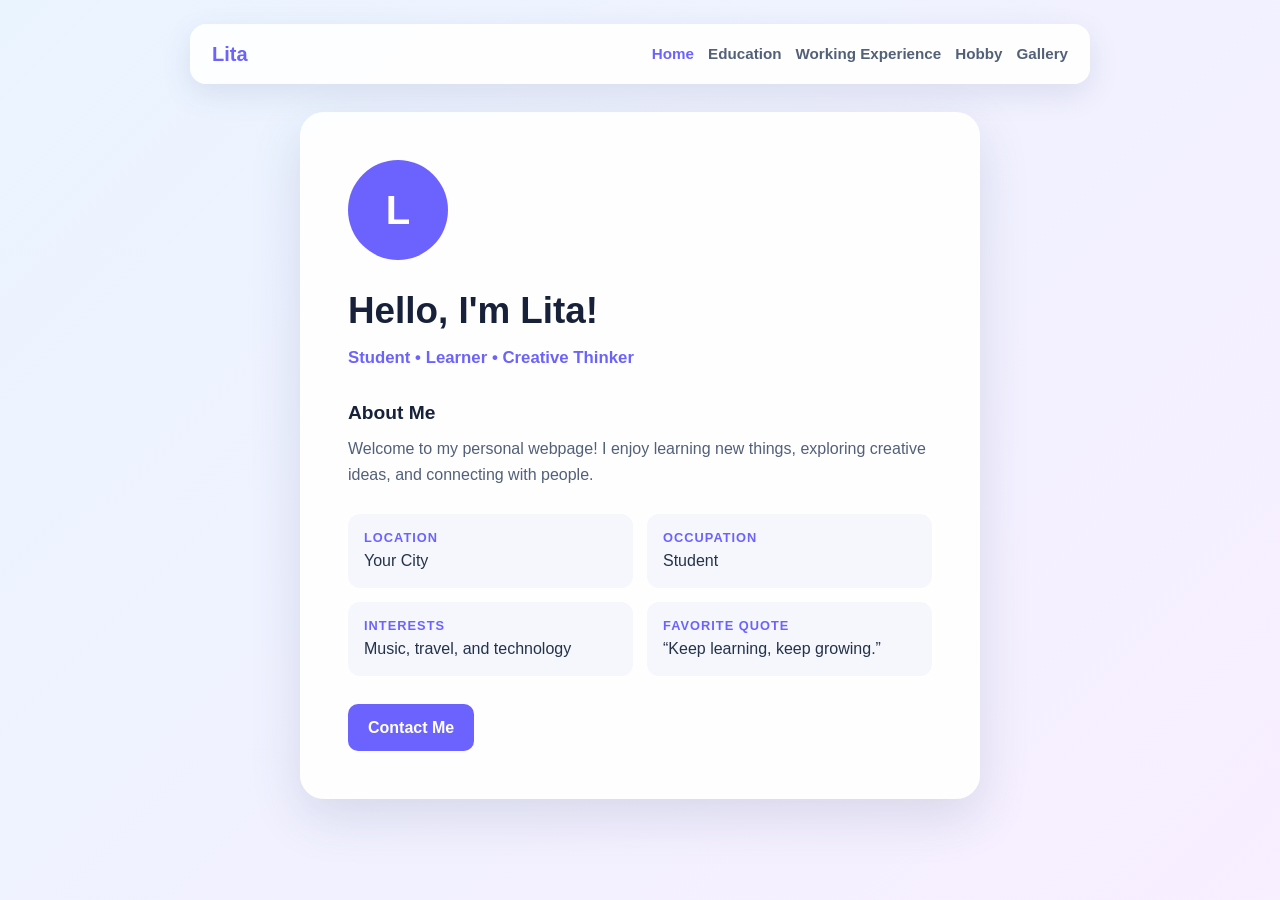
==== index.html @ 4646b447 "Add personal webpage with welcome popup on load. Co-authored-by: Cursor <cursoragent@cursor.com>" ====
<!DOCTYPE html>
<html lang="en">
<head>
  <meta charset="UTF-8">
  <meta name="viewport" content="width=device-width, initial-scale=1.0">
  <title>Lita | Personal Webpage</title>
  <link rel="stylesheet" href="style.css">
</head>
<body>
  <header class="site-header">
    <a class="brand" href="index.html">Lita</a>
    <nav class="menu" aria-label="Main navigation">
      <a href="index.html" class="active">Home</a>
      <a href="education.html">Education</a>
      <a href="working-experience.html">Working Experience</a>
      <a href="hobby.html">Hobby</a>
      <a href="gallery.html">Gallery</a>
    </nav>
  </header>

  <main class="profile-card">
    <div class="avatar" aria-hidden="true">L</div>

    <!-- Replace the sample details below with your own information. -->
    <h1>Hello, I'm Lita!</h1>
    <p class="tagline">Student • Learner • Creative Thinker</p>

    <section class="about">
      <h2>About Me</h2>
      <p>
        Welcome to my personal webpage! I enjoy learning new things,
        exploring creative ideas, and connecting with people.
      </p>
    </section>

    <section class="details" aria-label="Personal information">
      <div class="detail">
        <strong>Location</strong>
        Your City
      </div>
      <div class="detail">
        <strong>Occupation</strong>
        Student
      </div>
      <div class="detail">
        <strong>Interests</strong>
        Music, travel, and technology
      </div>
      <div class="detail">
        <strong>Favorite Quote</strong>
        “Keep learning, keep growing.”
      </div>
    </section>

    <a class="contact" href="mailto:your.email@example.com">Contact Me</a>
  </main>

  <script src="script.js"></script>
</body>
</html>
---- style.css ----
* {
  box-sizing: border-box;
  margin: 0;
  padding: 0;
}

body {
  min-height: 100vh;
  display: flex;
  flex-direction: column;
  align-items: center;
  gap: 28px;
  padding: 24px;
  color: #24324a;
  font-family: Arial, sans-serif;
  line-height: 1.6;
  background: linear-gradient(135deg, #eaf4ff, #f8efff);
}

.site-header {
  width: 100%;
  max-width: 900px;
  display: flex;
  align-items: center;
  justify-content: space-between;
  gap: 16px;
  padding: 14px 22px;
  background: rgba(255, 255, 255, 0.92);
  border-radius: 16px;
  box-shadow: 0 10px 30px rgba(55, 72, 112, 0.12);
}

.brand {
  color: #6c63ff;
  font-size: 1.25rem;
  font-weight: bold;
  text-decoration: none;
}

.menu {
  display: flex;
  flex-wrap: wrap;
  justify-content: flex-end;
  gap: 6px 14px;
}

.menu a {
  color: #526078;
  font-size: 0.95rem;
  font-weight: bold;
  text-decoration: none;
  transition: color 0.2s;
}

.menu a:hover,
.menu a.active {
  color: #6c63ff;
}

.profile-card,
.content-card {
  width: 100%;
  max-width: 680px;
  padding: 48px;
  background: rgba(255, 255, 255, 0.92);
  border-radius: 24px;
  box-shadow: 0 18px 50px rgba(55, 72, 112, 0.15);
}

.avatar {
  width: 100px;
  height: 100px;
  display: grid;
  place-items: center;
  margin-bottom: 22px;
  color: white;
  font-size: 2.5rem;
  font-weight: bold;
  background: #6c63ff;
  border-radius: 50%;
}

h1 {
  color: #17213a;
  font-size: 2.3rem;
}

.tagline {
  margin: 4px 0 26px;
  color: #6c63ff;
  font-size: 1.05rem;
  font-weight: bold;
}

h2 {
  margin-bottom: 8px;
  color: #17213a;
  font-size: 1.2rem;
}

.about {
  margin-bottom: 26px;
  color: #526078;
}

.details {
  display: grid;
  grid-template-columns: repeat(2, 1fr);
  gap: 14px;
  margin-bottom: 28px;
}

.detail {
  padding: 14px 16px;
  background: #f5f7fc;
  border-radius: 12px;
}

.detail strong {
  display: block;
  color: #6c63ff;
  font-size: 0.8rem;
  text-transform: uppercase;
  letter-spacing: 0.08em;
}

.entry {
  margin-bottom: 24px;
  padding-bottom: 24px;
  border-bottom: 1px solid #e6ebf5;
  color: #526078;
}

.entry:last-child {
  margin-bottom: 0;
  padding-bottom: 0;
  border-bottom: none;
}

.meta {
  margin-bottom: 8px;
  color: #6c63ff;
  font-size: 0.95rem;
  font-weight: bold;
}

.gallery {
  display: grid;
  grid-template-columns: repeat(2, 1fr);
  gap: 14px;
}

.gallery-item {
  display: grid;
  place-items: center;
  aspect-ratio: 1;
  color: #6c63ff;
  font-weight: bold;
  background: #f5f7fc;
  border-radius: 12px;
  text-decoration: none;
  overflow: hidden;
}

.gallery-pdf {
  grid-template-rows: 1fr auto;
  aspect-ratio: 3 / 4;
  padding: 12px;
  gap: 10px;
}

.gallery-pdf embed {
  width: 100%;
  height: 100%;
  border: none;
  border-radius: 8px;
}

.gallery-pdf a {
  color: #6c63ff;
  font-size: 0.9rem;
  font-weight: bold;
  text-decoration: none;
}

.gallery-pdf a:hover {
  text-decoration: underline;
}

.contact {
  display: inline-block;
  padding: 11px 20px;
  color: white;
  font-weight: bold;
  text-decoration: none;
  background: #6c63ff;
  border-radius: 10px;
  transition: transform 0.2s, background 0.2s;
}

.contact:hover {
  background: #554de8;
  transform: translateY(-2px);
}

@media (max-width: 700px) {
  .site-header {
    flex-direction: column;
    align-items: flex-start;
  }

  .menu {
    justify-content: flex-start;
  }
}

@media (max-width: 560px) {
  .profile-card,
  .content-card {
    padding: 30px 24px;
  }

  .details,
  .gallery {
    grid-template-columns: 1fr;
  }

  h1 {
    font-size: 1.9rem;
  }
}
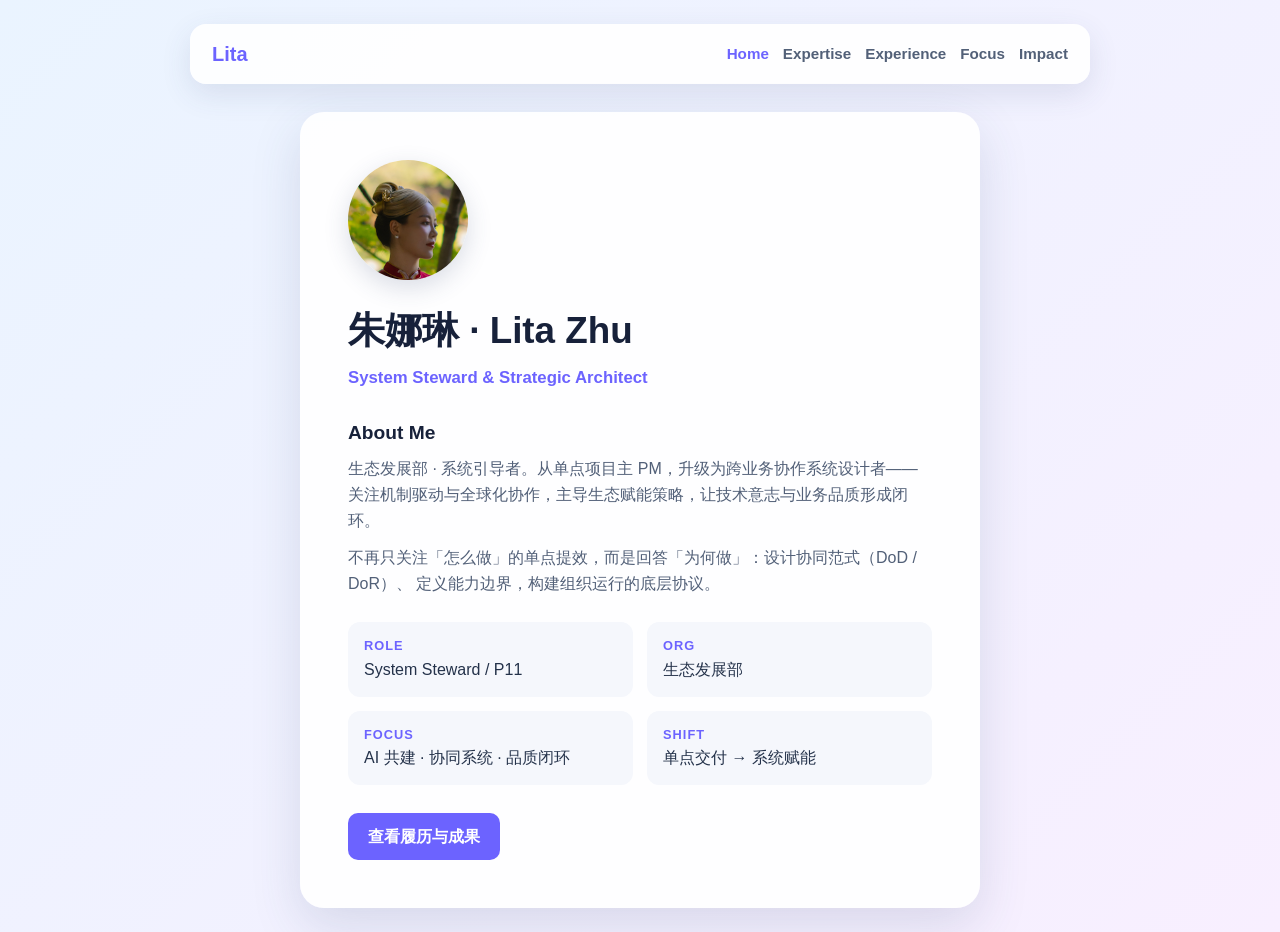
==== commit f08ef032: "Update personal site from P11 materials and add avatar. Co-authored-by: Cursor <cursoragent@cursor.c" ====
--- a/index.html
+++ b/index.html
@@ -1,9 +1,9 @@
 <!DOCTYPE html>
-<html lang="en">
+<html lang="zh-CN">
 <head>
   <meta charset="UTF-8">
   <meta name="viewport" content="width=device-width, initial-scale=1.0">
-  <title>Lita | Personal Webpage</title>
+  <title>Lita Zhu | System Steward</title>
   <link rel="stylesheet" href="style.css">
 </head>
 <body>
@@ -11,48 +11,51 @@
     <a class="brand" href="index.html">Lita</a>
     <nav class="menu" aria-label="Main navigation">
       <a href="index.html" class="active">Home</a>
-      <a href="education.html">Education</a>
-      <a href="working-experience.html">Working Experience</a>
-      <a href="hobby.html">Hobby</a>
-      <a href="gallery.html">Gallery</a>
+      <a href="education.html">Expertise</a>
+      <a href="working-experience.html">Experience</a>
+      <a href="hobby.html">Focus</a>
+      <a href="gallery.html">Impact</a>
     </nav>
   </header>
 
   <main class="profile-card">
-    <div class="avatar" aria-hidden="true">L</div>
+    <img class="avatar" src="avatar.png" alt="朱娜琳 Lita Zhu">
 
-    <!-- Replace the sample details below with your own information. -->
-    <h1>Hello, I'm Lita!</h1>
-    <p class="tagline">Student • Learner • Creative Thinker</p>
+    <h1>朱娜琳 · Lita Zhu</h1>
+    <p class="tagline">System Steward &amp; Strategic Architect</p>
 
     <section class="about">
       <h2>About Me</h2>
       <p>
-        Welcome to my personal webpage! I enjoy learning new things,
-        exploring creative ideas, and connecting with people.
+        生态发展部 · 系统引导者。从单点项目主 PM，升级为跨业务协作系统设计者——
+        关注机制驱动与全球化协作，主导生态赋能策略，让技术意志与业务品质形成闭环。
+      </p>
+      <p>
+        不再只关注「怎么做」的单点提效，而是回答「为何做」：设计协同范式（DoD / DoR）、
+        定义能力边界，构建组织运行的底层协议。
       </p>
     </section>
 
     <section class="details" aria-label="Personal information">
       <div class="detail">
-        <strong>Location</strong>
-        Your City
+        <strong>Role</strong>
+        System Steward / P11
       </div>
       <div class="detail">
-        <strong>Occupation</strong>
-        Student
+        <strong>Org</strong>
+        生态发展部
       </div>
       <div class="detail">
-        <strong>Interests</strong>
-        Music, travel, and technology
+        <strong>Focus</strong>
+        AI 共建 · 协同系统 · 品质闭环
       </div>
       <div class="detail">
-        <strong>Favorite Quote</strong>
-        “Keep learning, keep growing.”
+        <strong>Shift</strong>
+        单点交付 → 系统赋能
       </div>
     </section>
 
-    <a class="contact" href="mailto:your.email@example.com">Contact Me</a>
+    <a class="contact" href="working-experience.html">查看履历与成果</a>
   </main>
 
   <script src="script.js"></script>
--- a/style.css
+++ b/style.css
@@ -67,17 +67,62 @@
   box-shadow: 0 18px 50px rgba(55, 72, 112, 0.15);
 }
 
+.content-card.wide {
+  max-width: 820px;
+}
+
+.about p + p {
+  margin-top: 12px;
+}
+
+.bullet-list {
+  margin-top: 10px;
+  padding-left: 1.2em;
+  color: #526078;
+}
+
+.bullet-list li + li {
+  margin-top: 8px;
+}
+
+.metrics {
+  display: grid;
+  grid-template-columns: repeat(3, 1fr);
+  gap: 14px;
+  margin-bottom: 28px;
+}
+
+.metric {
+  display: flex;
+  flex-direction: column;
+  gap: 6px;
+  padding: 18px 16px;
+  background: #f5f7fc;
+  border-radius: 12px;
+  text-align: center;
+}
+
+.metric-value {
+  color: #6c63ff;
+  font-size: 1.6rem;
+  font-weight: bold;
+  line-height: 1.2;
+}
+
+.metric-label {
+  color: #526078;
+  font-size: 0.85rem;
+}
+
 .avatar {
-  width: 100px;
-  height: 100px;
-  display: grid;
-  place-items: center;
+  width: 120px;
+  height: 120px;
+  display: block;
   margin-bottom: 22px;
-  color: white;
-  font-size: 2.5rem;
-  font-weight: bold;
-  background: #6c63ff;
+  object-fit: cover;
+  object-position: center top;
   border-radius: 50%;
+  box-shadow: 0 8px 24px rgba(55, 72, 112, 0.18);
 }
 
 h1 {
@@ -221,7 +266,8 @@
   }
 
   .details,
-  .gallery {
+  .gallery,
+  .metrics {
     grid-template-columns: 1fr;
   }
 
@@ -229,3 +275,9 @@
     font-size: 1.9rem;
   }
 }
+
+@media (min-width: 561px) and (max-width: 700px) {
+  .metrics {
+    grid-template-columns: repeat(2, 1fr);
+  }
+}
